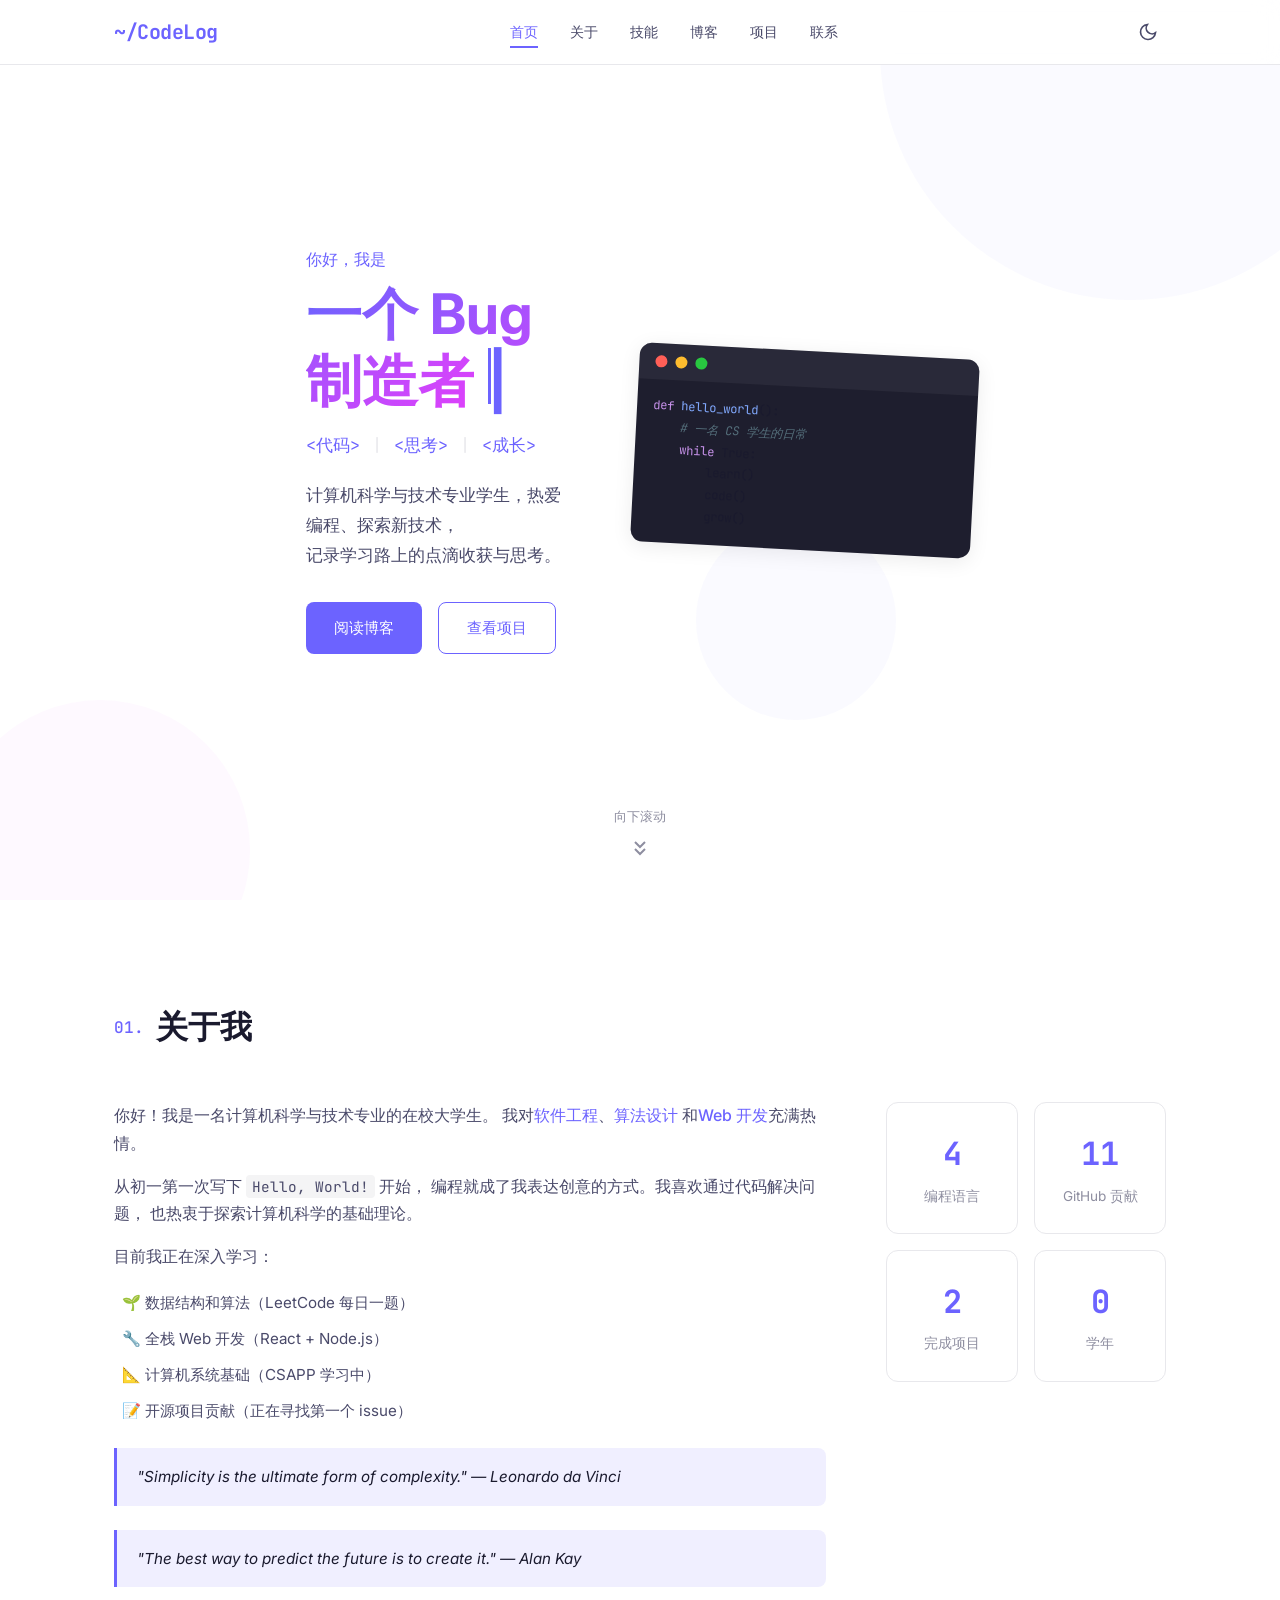
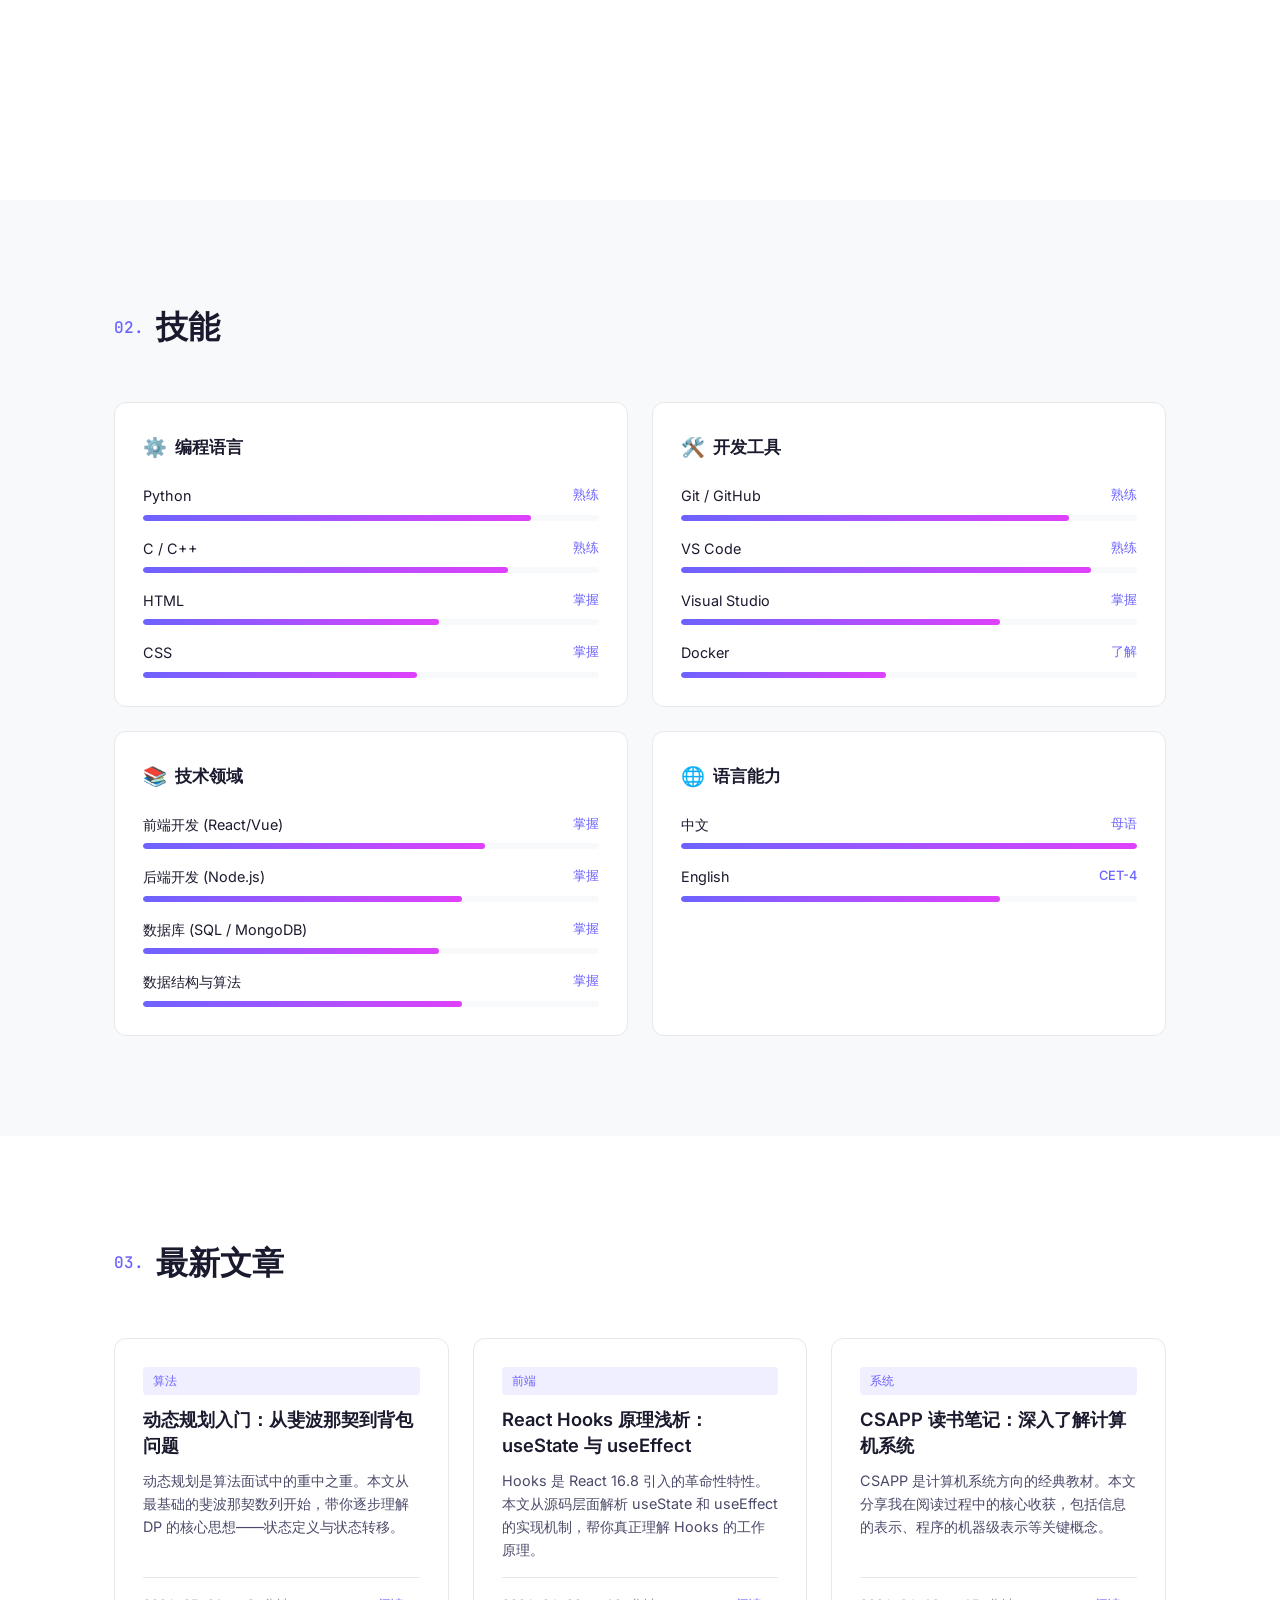
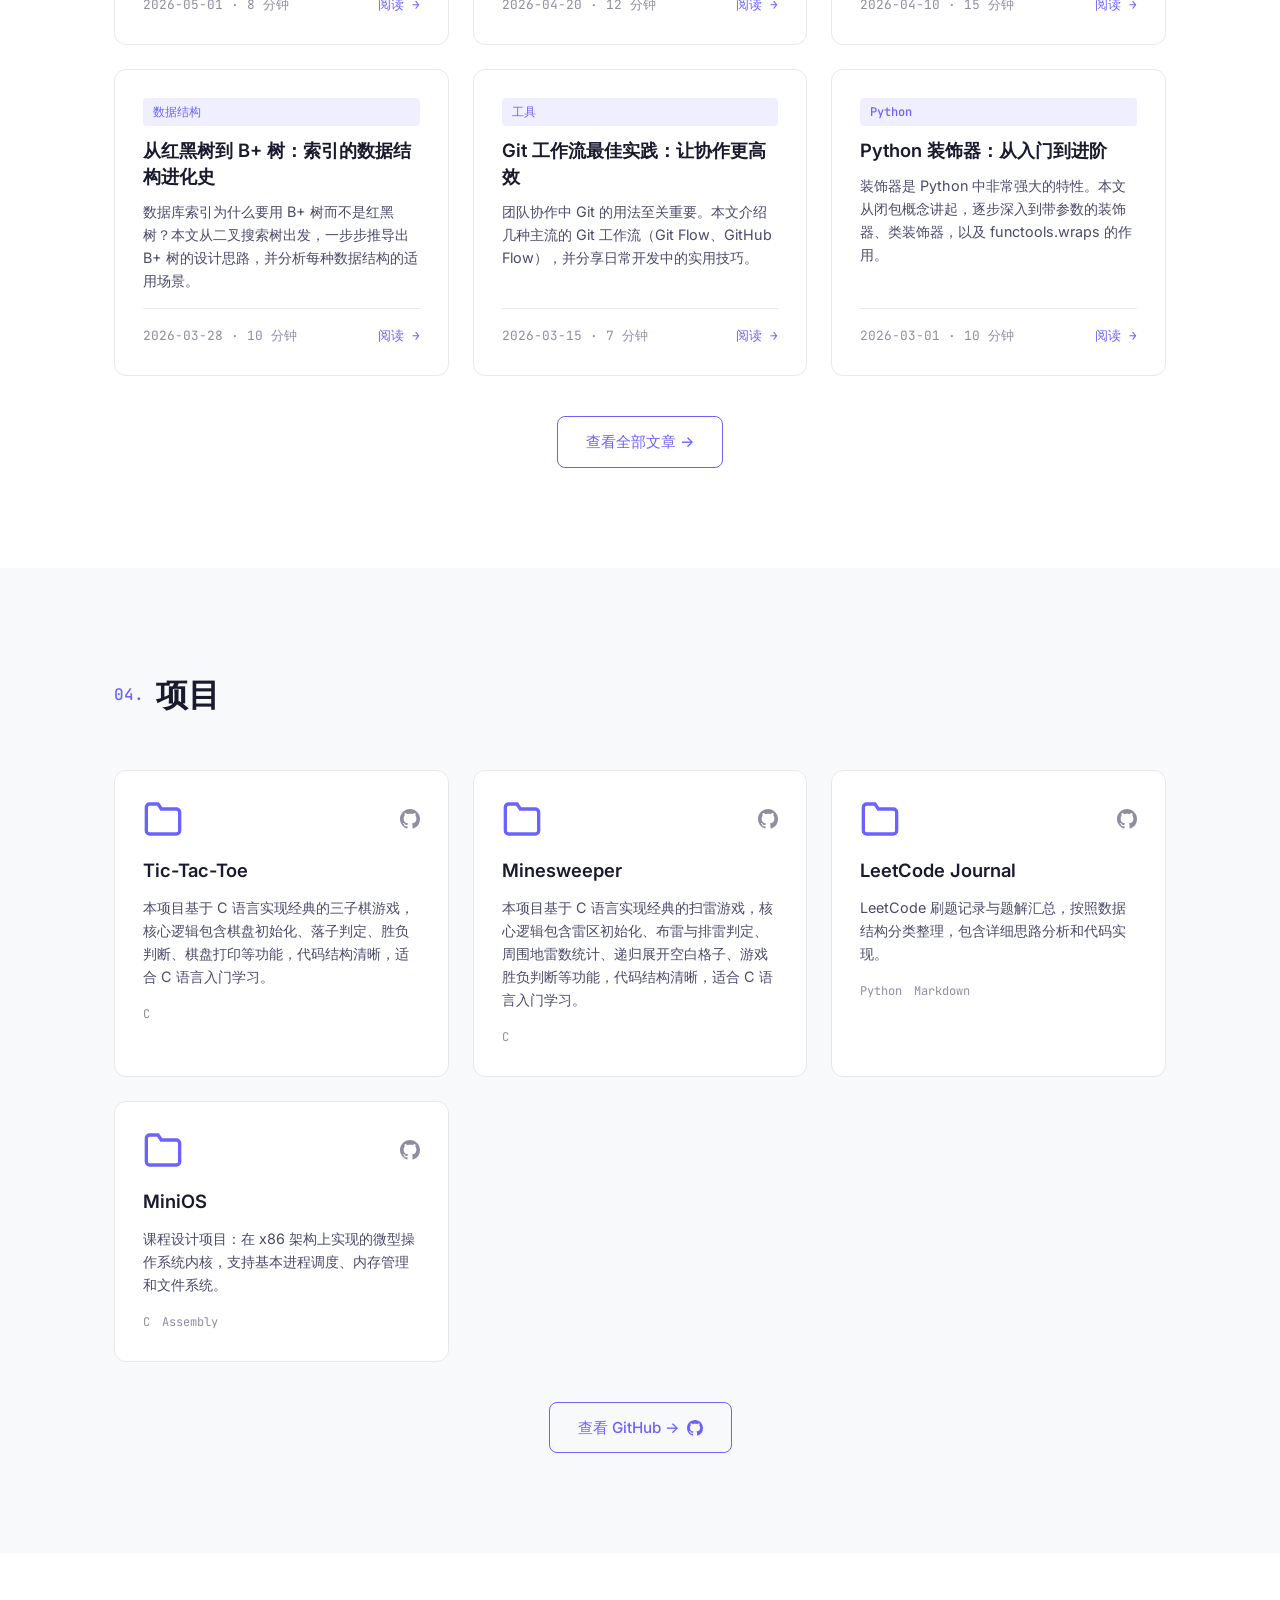
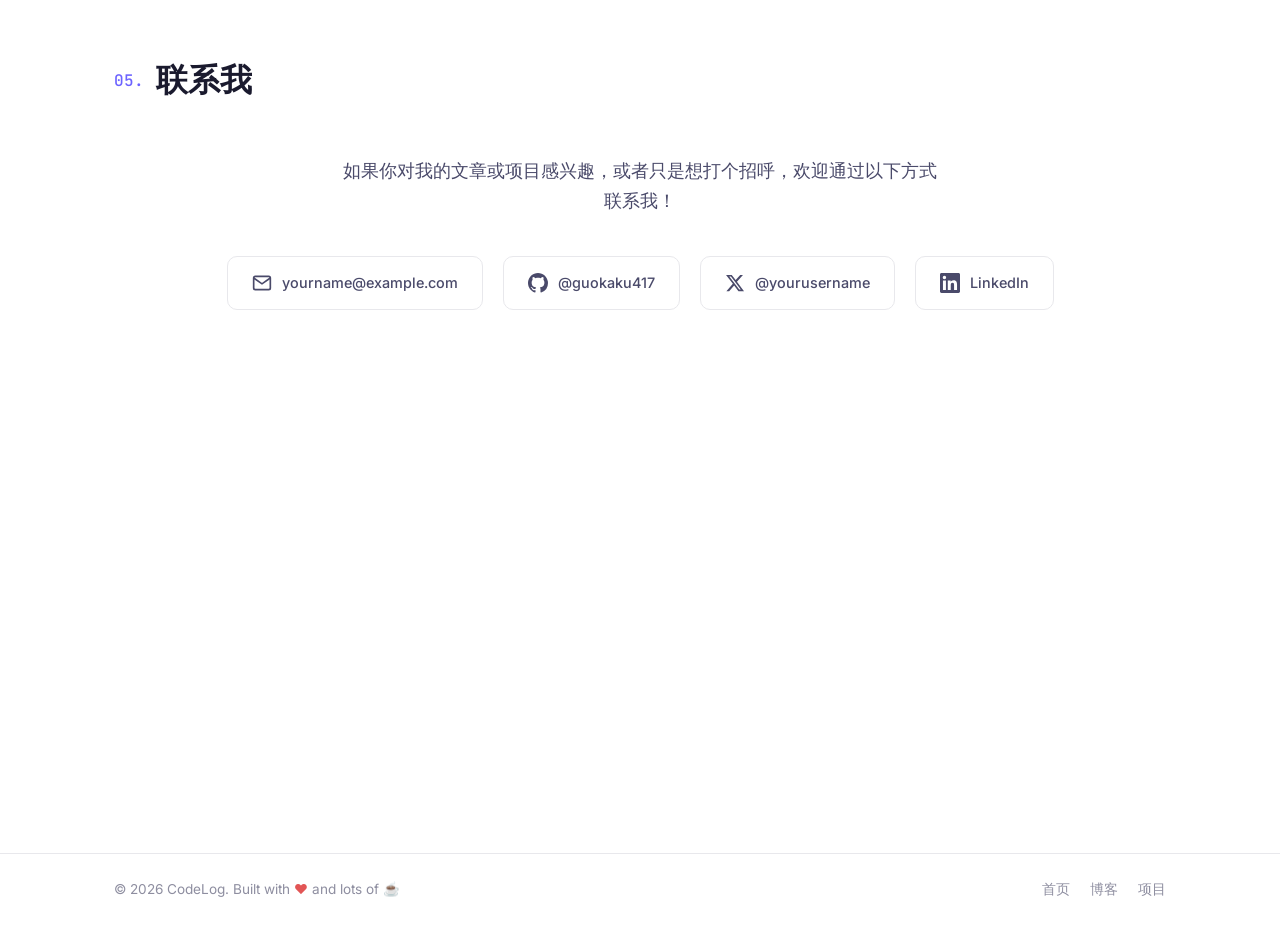
==== index.html @ ee2d1cc6 "上传个人博客全部页面文件" ====
<!DOCTYPE html>
<html lang="zh-CN" data-theme="light">
<head>
    <meta charset="UTF-8">
    <meta name="viewport" content="width=device-width, initial-scale=1.0">
    <meta name="description" content="个人技术博客 - 分享编程、算法与计算机科学的学习心得">
    <title>CodeLog | 个人博客</title>
    <link rel="stylesheet" href="css/style.css">
    <link rel="preconnect" href="https://fonts.googleapis.com">
    <link href="https://fonts.googleapis.com/css2?family=JetBrains+Mono:wght@400;500;700&family=Inter:wght@300;400;500;600;700&display=swap" rel="stylesheet">
</head>
<body>
    <!-- 导航栏 -->
    <header class="navbar">
        <div class="container nav-container">
            <a href="#" class="logo">~/CodeLog</a>
            <nav class="nav-links" id="navLinks">
                <a href="#home" class="nav-link active">首页</a>
                <a href="#about" class="nav-link">关于</a>
                <a href="#skills" class="nav-link">技能</a>
                <a href="#blog" class="nav-link">博客</a>
                <a href="#projects" class="nav-link">项目</a>
                <a href="#contact" class="nav-link">联系</a>
            </nav>
            <div class="nav-actions">
                <button class="theme-toggle" id="themeToggle" aria-label="切换主题">
                    <svg class="sun-icon" viewBox="0 0 24 24" fill="none" stroke="currentColor" stroke-width="2">
                        <circle cx="12" cy="12" r="5"/><path d="M12 1v2M12 21v2M4.22 4.22l1.42 1.42M18.36 18.36l1.42 1.42M1 12h2M21 12h2M4.22 19.78l1.42-1.42M18.36 5.64l1.42-1.42"/>
                    </svg>
                    <svg class="moon-icon" viewBox="0 0 24 24" fill="none" stroke="currentColor" stroke-width="2">
                        <path d="M21 12.79A9 9 0 1 1 11.21 3 7 7 0 0 0 21 12.79z"/>
                    </svg>
                </button>
                <button class="hamburger" id="hamburger" aria-label="菜单">
                    <span></span><span></span><span></span>
                </button>
            </div>
        </div>
    </header>

    <main>
        <!-- 首页/Hero -->
        <section id="home" class="hero section">
            <div class="container">
                <div class="hero-content">
                    <div class="hero-text">
                        <p class="hero-greeting">你好，我是</p>
                        <h1 class="hero-name">
                            <span class="typing-container">
                                <span class="typing-text" id="typingText"></span>
                                <span class="cursor">|</span>
                            </span>
                        </h1>
                        <p class="hero-subtitle">
                            <span class="code-tag">&lt;代码&gt;</span>
                            <span class="separator">|</span>
                            <span class="code-tag">&lt;思考&gt;</span>
                            <span class="separator">|</span>
                            <span class="code-tag">&lt;成长&gt;</span>
                        </p>
                        <p class="hero-description">
                            计算机科学与技术专业学生，热爱编程、探索新技术，<br>
                            记录学习路上的点滴收获与思考。
                        </p>
                        <div class="hero-actions">
                            <a href="#blog" class="btn btn-primary">阅读博客</a>
                            <a href="#projects" class="btn btn-outline">查看项目</a>
                        </div>
                    </div>
                    <div class="hero-visual">
                        <div class="code-block">
                            <div class="code-header">
                                <span class="dot red"></span>
                                <span class="dot yellow"></span>
                                <span class="dot green"></span>
                            </div>
                            <pre><code><span class="keyword">def</span> <span class="function">hello_world</span>():
    <span class="comment"># 一名 CS 学生的日常</span>
    <span class="keyword">while</span> True:
        learn()
        code()
        grow()</code></pre>
                        </div>
                    </div>
                </div>
                <div class="scroll-indicator">
                    <span>向下滚动</span>
                    <svg viewBox="0 0 24 24" width="24" height="24" stroke="currentColor" fill="none" stroke-width="2">
                        <path d="M7 13l5 5 5-5M7 6l5 5 5-5"/>
                    </svg>
                </div>
            </div>
            <div class="hero-bg-shapes">
                <div class="shape shape-1"></div>
                <div class="shape shape-2"></div>
                <div class="shape shape-3"></div>
            </div>
        </section>

        <!-- 关于我 -->
        <section id="about" class="about section">
            <div class="container">
                <h2 class="section-title"><span class="section-num">01.</span> 关于我</h2>
                <div class="about-content">
                    <div class="about-text">
                        <p>
                            你好！我是一名计算机科学与技术专业的在校大学生。
                            我对<span class="highlight">软件工程</span>、<span class="highlight">算法设计</span>
                            和<span class="highlight">Web 开发</span>充满热情。
                        </p>
                        <p>
                            从初一第一次写下 <code>Hello, World!</code> 开始，
                            编程就成了我表达创意的方式。我喜欢通过代码解决问题，
                            也热衷于探索计算机科学的基础理论。
                        </p>
                        <p>
                            目前我正在深入学习：
                        </p>
                        <ul class="about-list">
                            <li>🌱 数据结构和算法（LeetCode 每日一题）</li>
                            <li>🔧 全栈 Web 开发（React + Node.js）</li>
                            <li>📐 计算机系统基础（CSAPP 学习中）</li>
                            <li>📝 开源项目贡献（正在寻找第一个 issue）</li>
                        </ul>
                        <p class="about-quote">
                            "Simplicity is the ultimate form of complexity."
                            — Leonardo da Vinci
                        </p>
                        <p class="about-quote">
                            "The best way to predict the future is to create it."
                            — Alan Kay
                        </p>
                    </div>
                    <div class="about-stats">
                        <div class="stat-card">
                            <span class="stat-number" data-target="5">0</span>
                            <span class="stat-label">编程语言</span>
                        </div>
                        <div class="stat-card">
                            <span class="stat-number" data-target="12">0</span>
                            <span class="stat-label">GitHub 贡献</span>
                        </div>
                        <div class="stat-card">
                            <span class="stat-number" data-target="3">0</span>
                            <span class="stat-label">完成项目</span>
                        </div>
                        <div class="stat-card">
                            <span class="stat-number" data-target="1">0</span>
                            <span class="stat-label">学年</span>
                        </div>
                    </div>
                </div>
            </div>
        </section>

        <!-- 技能 -->
        <section id="skills" class="skills section">
            <div class="container">
                <h2 class="section-title"><span class="section-num">02.</span> 技能</h2>
                <div class="skills-grid">
                    <div class="skill-category">
                        <h3><span class="skill-icon">⚙️</span> 编程语言</h3>
                        <div class="skill-items">
                            <div class="skill-item">
                                <div class="skill-info">
                                    <span>Python</span>
                                    <span class="skill-level">熟练</span>
                                </div>
                                <div class="skill-bar"><div class="skill-progress" style="width:85%"></div></div>
                            </div>
                            <div class="skill-item">
                                <div class="skill-info">
                                    <span>C / C++</span>
                                    <span class="skill-level">熟练</span>
                                </div>
                                <div class="skill-bar"><div class="skill-progress" style="width:80%"></div></div>
                            </div>
                            <div class="skill-item">
                                <div class="skill-info">
                                    <span>HTML</span>
                                    <span class="skill-level">掌握</span>
                                </div>
                                <div class="skill-bar"><div class="skill-progress" style="width:65%"></div></div>
                            </div>
                            <div class="skill-item">
                                <div class="skill-info">
                                    <span>CSS</span>
                                    <span class="skill-level">掌握</span>
                                </div>
                                <div class="skill-bar"><div class="skill-progress" style="width:60%"></div></div>
                            </div>
                        </div>
                    </div>
                    <div class="skill-category">
                        <h3><span class="skill-icon">🛠️</span> 开发工具</h3>
                        <div class="skill-items">
                            <div class="skill-item">
                                <div class="skill-info">
                                    <span>Git / GitHub</span>
                                    <span class="skill-level">熟练</span>
                                </div>
                                <div class="skill-bar"><div class="skill-progress" style="width:85%"></div></div>
                            </div>
                            <div class="skill-item">
                                <div class="skill-info">
                                    <span>VS Code</span>
                                    <span class="skill-level">熟练</span>
                                </div>
                                <div class="skill-bar"><div class="skill-progress" style="width:90%"></div></div>
                            </div>
                            <div class="skill-item">
                                <div class="skill-info">
                                    <span>Visual Studio</span>
                                    <span class="skill-level">掌握</span>
                                </div>
                                <div class="skill-bar"><div class="skill-progress" style="width:70%"></div></div>
                            </div>
                            <div class="skill-item">
                                <div class="skill-info">
                                    <span>Docker</span>
                                    <span class="skill-level">了解</span>
                                </div>
                                <div class="skill-bar"><div class="skill-progress" style="width:45%"></div></div>
                            </div>
                        </div>
                    </div>
                    <div class="skill-category">
                        <h3><span class="skill-icon">📚</span> 技术领域</h3>
                        <div class="skill-items">
                            <div class="skill-item">
                                <div class="skill-info">
                                    <span>前端开发 (React/Vue)</span>
                                    <span class="skill-level">掌握</span>
                                </div>
                                <div class="skill-bar"><div class="skill-progress" style="width:75%"></div></div>
                            </div>
                            <div class="skill-item">
                                <div class="skill-info">
                                    <span>后端开发 (Node.js)</span>
                                    <span class="skill-level">掌握</span>
                                </div>
                                <div class="skill-bar"><div class="skill-progress" style="width:70%"></div></div>
                            </div>
                            <div class="skill-item">
                                <div class="skill-info">
                                    <span>数据库 (SQL / MongoDB)</span>
                                    <span class="skill-level">掌握</span>
                                </div>
                                <div class="skill-bar"><div class="skill-progress" style="width:65%"></div></div>
                            </div>
                            <div class="skill-item">
                                <div class="skill-info">
                                    <span>数据结构与算法</span>
                                    <span class="skill-level">掌握</span>
                                </div>
                                <div class="skill-bar"><div class="skill-progress" style="width:70%"></div></div>
                            </div>
                        </div>
                    </div>
                    <div class="skill-category">
                        <h3><span class="skill-icon">🌐</span> 语言能力</h3>
                        <div class="skill-items">
                            <div class="skill-item">
                                <div class="skill-info">
                                    <span>中文</span>
                                    <span class="skill-level">母语</span>
                                </div>
                                <div class="skill-bar"><div class="skill-progress" style="width:100%"></div></div>
                            </div>
                            <div class="skill-item">
                                <div class="skill-info">
                                    <span>English</span>
                                    <span class="skill-level">CET-4</span>
                                </div>
                                <div class="skill-bar"><div class="skill-progress" style="width:70%"></div></div>
                            </div>
                        </div>
                    </div>
                </div>
            </div>
        </section>

        <!-- 博客 -->
        <section id="blog" class="blog section">
            <div class="container">
                <h2 class="section-title"><span class="section-num">03.</span> 最新文章</h2>
                <div class="blog-grid" id="blogGrid">
                    <!-- 由 JS 动态渲染 -->
                </div>
                <div class="section-footer">
                    <a href="#" class="btn btn-outline">查看全部文章 →</a>
                </div>
            </div>
        </section>

        <!-- 项目 -->
        <section id="projects" class="projects section">
            <div class="container">
                <h2 class="section-title"><span class="section-num">04.</span> 项目</h2>
                <div class="projects-grid" id="projectsGrid">
                    <!-- 由 JS 动态渲染 -->
                </div>
                <div class="section-footer">
                    <a href="https://github.com/guokaku417" target="_blank" class="btn btn-outline">查看 GitHub →
                        <svg viewBox="0 0 24 24" width="16" height="16" fill="currentColor"><path d="M12 0C5.37 0 0 5.37 0 12c0 5.31 3.435 9.795 8.205 11.385.6.105.825-.255.825-.57 0-.285-.015-1.23-.015-2.235-3.015.555-3.795-.735-4.035-1.41-.135-.345-.72-1.41-1.23-1.695-.42-.225-1.02-.78-.015-.795.945-.015 1.62.87 1.845 1.23 1.08 1.815 2.805 1.305 3.495.99.105-.78.42-1.305.765-1.605-2.67-.3-5.46-1.335-5.46-5.925 0-1.305.465-2.385 1.23-3.225-.12-.3-.54-1.53.12-3.18 0 0 1.005-.315 3.3 1.23.96-.27 1.98-.405 3-.405s2.04.135 3 .405c2.295-1.56 3.3-1.23 3.3-1.23.66 1.65.24 2.88.12 3.18.765.84 1.23 1.905 1.23 3.225 0 4.605-2.805 5.625-5.475 5.925.435.375.81 1.095.81 2.22 0 1.605-.015 2.895-.015 3.3 0 .315.225.69.825.57A12.02 12.02 0 0 0 24 12c0-6.63-5.37-12-12-12z"/></svg>
                    </a>
                </div>
            </div>
        </section>

        <!-- 联系 -->
        <section id="contact" class="contact section">
            <div class="container">
                <h2 class="section-title"><span class="section-num">05.</span> 联系我</h2>
                <div class="contact-content">
                    <p class="contact-text">
                        如果你对我的文章或项目感兴趣，或者只是想打个招呼，欢迎通过以下方式联系我！
                    </p>
                    <div class="contact-links">
                        <a href="mailto:yourname@example.com" class="contact-link">
                            <svg viewBox="0 0 24 24" fill="none" stroke="currentColor" stroke-width="2"><path d="M4 4h16c1.1 0 2 .9 2 2v12c0 1.1-.9 2-2 2H4c-1.1 0-2-.9-2-2V6c0-1.1.9-2 2-2z"/><polyline points="22,6 12,13 2,6"/></svg>
                            <span>yourname@example.com</span>
                        </a>
                        <a href="https://github.com/guokaku417" target="_blank" class="contact-link">
                            <svg viewBox="0 0 24 24" fill="currentColor"><path d="M12 0C5.37 0 0 5.37 0 12c0 5.31 3.435 9.795 8.205 11.385.6.105.825-.255.825-.57 0-.285-.015-1.23-.015-2.235-3.015.555-3.795-.735-4.035-1.41-.135-.345-.72-1.41-1.23-1.695-.42-.225-1.02-.78-.015-.795.945-.015 1.62.87 1.845 1.23 1.08 1.815 2.805 1.305 3.495.99.105-.78.42-1.305.765-1.605-2.67-.3-5.46-1.335-5.46-5.925 0-1.305.465-2.385 1.23-3.225-.12-.3-.54-1.53.12-3.18 0 0 1.005-.315 3.3 1.23.96-.27 1.98-.405 3-.405s2.04.135 3 .405c2.295-1.56 3.3-1.23 3.3-1.23.66 1.65.24 2.88.12 3.18.765.84 1.23 1.905 1.23 3.225 0 4.605-2.805 5.625-5.475 5.925.435.375.81 1.095.81 2.22 0 1.605-.015 2.895-.015 3.3 0 .315.225.69.825.57A12.02 12.02 0 0 0 24 12c0-6.63-5.37-12-12-12z"/></svg>
                            <span>@guokaku417</span>
                        </a>
                        <a href="https://twitter.com/yourusername" target="_blank" class="contact-link">
                            <svg viewBox="0 0 24 24" fill="currentColor"><path d="M18.244 2.25h3.308l-7.227 8.26 8.502 11.24H16.17l-5.214-6.817L4.99 21.75H1.68l7.73-8.835L1.254 2.25H8.08l4.713 6.231zm-1.161 17.52h1.833L7.084 4.126H5.117z"/></svg>
                            <span>@yourusername</span>
                        </a>
                        <a href="https://linkedin.com/in/yourusername" target="_blank" class="contact-link">
                            <svg viewBox="0 0 24 24" fill="currentColor"><path d="M20.447 20.452h-3.554v-5.569c0-1.328-.027-3.037-1.852-3.037-1.853 0-2.136 1.445-2.136 2.939v5.667H9.351V9h3.414v1.561h.046c.477-.9 1.637-1.85 3.37-1.85 3.601 0 4.267 2.37 4.267 5.455v6.286zM5.337 7.433a2.062 2.062 0 0 1-2.063-2.065 2.064 2.064 0 1 1 2.063 2.065zm1.782 13.019H3.555V9h3.564v11.452zM22.225 0H1.771C.792 0 0 .774 0 1.729v20.542C0 23.227.792 24 1.771 24h20.451C23.2 24 24 23.227 24 22.271V1.729C24 .774 23.2 0 22.222 0h.003z"/></svg>
                            <span>LinkedIn</span>
                        </a>
                    </div>
                </div>
            </div>
        </section>
    </main>

    <!-- 页脚 -->
    <footer class="footer">
        <div class="container">
            <div class="footer-content">
                <p>&copy; 2026 CodeLog. Built with <span class="heart">♥</span> and lots of ☕</p>
                <div class="footer-links">
                    <a href="#home">首页</a>
                    <a href="#blog">博客</a>
                    <a href="#projects">项目</a>
                </div>
            </div>
        </div>
    </footer>

    <!-- 回到顶部 -->
    <button class="back-to-top" id="backToTop" aria-label="回到顶部">
        <svg viewBox="0 0 24 24" fill="none" stroke="currentColor" stroke-width="2">
            <path d="M18 15l-6-6-6 6"/>
        </svg>
    </button>

    <script src="js/main.js"></script>
</body>
</html>
---- css/style.css ----
/* ============================================
   CodeLog - 个人博客样式表
   ============================================ */

/* --- CSS 变量 / 主题 --- */
:root {
    /* 亮色主题 */
    --bg-primary: #ffffff;
    --bg-secondary: #f8f9fa;
    --bg-card: #ffffff;
    --bg-code: #f4f4f5;
    --text-primary: #1a1a2e;
    --text-secondary: #4a4a6a;
    --text-muted: #8e8ea0;
    --accent: #6c63ff;
    --accent-hover: #5a52d5;
    --accent-light: rgba(108, 99, 255, 0.1);
    --border: #e8e8ec;
    --shadow: 0 4px 20px rgba(0, 0, 0, 0.08);
    --shadow-hover: 0 8px 30px rgba(0, 0, 0, 0.12);
    --gradient-1: linear-gradient(135deg, #6c63ff, #e040fb);
    --gradient-2: linear-gradient(135deg, #667eea, #764ba2);
    --nav-bg: rgba(255, 255, 255, 0.85);
    --code-block-bg: #1e1e2e;
    --syntax-keyword: #c792ea;
    --syntax-function: #82aaff;
    --syntax-comment: #546e7a;
}

[data-theme="dark"] {
    --bg-primary: #0f0f23;
    --bg-secondary: #1a1a2e;
    --bg-card: #16213e;
    --bg-code: #1a1a2e;
    --text-primary: #e4e4f0;
    --text-secondary: #a0a0c0;
    --text-muted: #6c6c8a;
    --accent: #7c73ff;
    --accent-hover: #6c63ff;
    --accent-light: rgba(124, 115, 255, 0.15);
    --border: #2a2a4a;
    --shadow: 0 4px 20px rgba(0, 0, 0, 0.3);
    --shadow-hover: 0 8px 30px rgba(0, 0, 0, 0.4);
    --nav-bg: rgba(15, 15, 35, 0.9);
    --code-block-bg: #0a0a1a;
    --syntax-keyword: #c792ea;
    --syntax-function: #82aaff;
    --syntax-comment: #546e7a;
}

/* --- 基础重置 --- */
*, *::before, *::after {
    margin: 0;
    padding: 0;
    box-sizing: border-box;
}

html {
    scroll-behavior: smooth;
    scroll-padding-top: 70px;
}

body {
    font-family: 'Inter', -apple-system, BlinkMacSystemFont, 'Segoe UI', sans-serif;
    background-color: var(--bg-primary);
    color: var(--text-primary);
    line-height: 1.7;
    transition: background-color 0.3s ease, color 0.3s ease;
    overflow-x: hidden;
}

a {
    text-decoration: none;
    color: inherit;
}

ul { list-style: none; }

img { max-width: 100%; display: block; }

code {
    font-family: 'JetBrains Mono', 'Fira Code', monospace;
    font-size: 0.9em;
    background: var(--bg-code);
    padding: 2px 6px;
    border-radius: 4px;
}

pre code {
    background: none;
    padding: 0;
}

/* --- 容器 --- */
.container {
    max-width: 1100px;
    margin: 0 auto;
    padding: 0 24px;
}

/* --- 导航栏 --- */
.navbar {
    position: fixed;
    top: 0;
    left: 0;
    right: 0;
    z-index: 1000;
    background: var(--nav-bg);
    backdrop-filter: blur(12px);
    -webkit-backdrop-filter: blur(12px);
    border-bottom: 1px solid var(--border);
    transition: background 0.3s ease;
}

.nav-container {
    display: flex;
    align-items: center;
    justify-content: space-between;
    height: 64px;
}

.logo {
    font-family: 'JetBrains Mono', monospace;
    font-size: 1.25rem;
    font-weight: 700;
    color: var(--accent);
    letter-spacing: -0.5px;
}

.nav-links {
    display: flex;
    gap: 32px;
}

.nav-link {
    font-size: 0.9rem;
    font-weight: 500;
    color: var(--text-secondary);
    transition: color 0.2s;
    position: relative;
}

.nav-link::after {
    content: '';
    position: absolute;
    bottom: -4px;
    left: 0;
    width: 0;
    height: 2px;
    background: var(--accent);
    transition: width 0.2s;
}

.nav-link:hover,
.nav-link.active {
    color: var(--accent);
}

.nav-link:hover::after,
.nav-link.active::after {
    width: 100%;
}

.nav-actions {
    display: flex;
    align-items: center;
    gap: 12px;
}

/* --- 主题切换 --- */
.theme-toggle {
    background: none;
    border: none;
    cursor: pointer;
    width: 36px;
    height: 36px;
    border-radius: 8px;
    display: flex;
    align-items: center;
    justify-content: center;
    color: var(--text-secondary);
    transition: background 0.2s, color 0.2s;
}

.theme-toggle:hover {
    background: var(--accent-light);
    color: var(--accent);
}

.theme-toggle svg {
    width: 20px;
    height: 20px;
}

[data-theme="light"] .moon-icon { display: block; }
[data-theme="light"] .sun-icon { display: none; }
[data-theme="dark"] .moon-icon { display: none; }
[data-theme="dark"] .sun-icon { display: block; }

/* --- 汉堡菜单 --- */
.hamburger {
    display: none;
    flex-direction: column;
    justify-content: center;
    gap: 5px;
    background: none;
    border: none;
    cursor: pointer;
    padding: 4px;
}

.hamburger span {
    display: block;
    width: 24px;
    height: 2px;
    background: var(--text-primary);
    border-radius: 2px;
    transition: all 0.3s;
}

.hamburger.active span:nth-child(1) {
    transform: rotate(45deg) translate(5px, 5px);
}

.hamburger.active span:nth-child(2) {
    opacity: 0;
}

.hamburger.active span:nth-child(3) {
    transform: rotate(-45deg) translate(5px, -5px);
}

/* --- Section 通用样式 --- */
.section {
    padding: 100px 0;
    min-height: 100vh;
}

.section-title {
    font-size: 2rem;
    font-weight: 700;
    margin-bottom: 48px;
    display: flex;
    align-items: center;
    gap: 12px;
}

.section-num {
    font-family: 'JetBrains Mono', monospace;
    font-size: 1rem;
    color: var(--accent);
    font-weight: 500;
}

.section-footer {
    text-align: center;
    margin-top: 40px;
}

/* --- Hero --- */
.hero {
    display: flex;
    align-items: center;
    position: relative;
    overflow: hidden;
}

.hero-content {
    display: flex;
    align-items: center;
    gap: 60px;
}

.hero-text {
    flex: 1;
}

.hero-greeting {
    font-family: 'JetBrains Mono', monospace;
    font-size: 1rem;
    color: var(--accent);
    margin-bottom: 8px;
}

.hero-name {
    font-size: 3.5rem;
    font-weight: 700;
    line-height: 1.2;
    margin-bottom: 16px;
    min-height: 4.2rem;
}

.typing-container {
    display: inline-block;
}

.typing-text {
    background: var(--gradient-1);
    -webkit-background-clip: text;
    -webkit-text-fill-color: transparent;
    background-clip: text;
}

.cursor {
    display: inline-block;
    width: 3px;
    height: 1em;
    background: var(--accent);
    margin-left: 2px;
    animation: blink 1s step-end infinite;
    -webkit-text-fill-color: var(--accent);
}

@keyframes blink {
    50% { opacity: 0; }
}

.hero-subtitle {
    font-family: 'JetBrains Mono', monospace;
    font-size: 1.05rem;
    color: var(--text-muted);
    margin-bottom: 20px;
    display: flex;
    align-items: center;
    gap: 12px;
    flex-wrap: wrap;
}

.code-tag {
    color: var(--accent);
}

.separator {
    color: var(--border);
}

.hero-description {
    font-size: 1.05rem;
    color: var(--text-secondary);
    margin-bottom: 32px;
    line-height: 1.8;
}

.hero-actions {
    display: flex;
    gap: 16px;
}

.hero-visual {
    flex: 0 0 340px;
}

.code-block {
    background: var(--code-block-bg);
    border-radius: 12px;
    overflow: hidden;
    box-shadow: var(--shadow);
    transform: rotate(3deg);
    transition: transform 0.3s;
}

.code-block:hover {
    transform: rotate(0deg);
}

.code-header {
    display: flex;
    gap: 8px;
    padding: 12px 16px;
    background: rgba(255, 255, 255, 0.05);
}

.dot {
    width: 12px;
    height: 12px;
    border-radius: 50%;
}

.dot.red { background: #ff5f57; }
.dot.yellow { background: #febc2e; }
.dot.green { background: #28c840; }

.code-block pre {
    padding: 16px;
    font-size: 0.85rem;
    line-height: 1.6;
    overflow-x: auto;
}

.code-block .keyword { color: var(--syntax-keyword); }
.code-block .function { color: var(--syntax-function); }
.code-block .comment { color: var(--syntax-comment); font-style: italic; }

/* Hero 装饰形状 */
.hero-bg-shapes {
    position: absolute;
    inset: 0;
    pointer-events: none;
    overflow: hidden;
    z-index: -1;
}

.shape {
    position: absolute;
    border-radius: 50%;
    opacity: 0.03;
}

.shape-1 {
    width: 500px;
    height: 500px;
    background: var(--accent);
    top: -200px;
    right: -100px;
}

.shape-2 {
    width: 300px;
    height: 300px;
    background: #e040fb;
    bottom: -100px;
    left: -50px;
}

.shape-3 {
    width: 200px;
    height: 200px;
    background: var(--accent);
    bottom: 20%;
    right: 30%;
}

/* 滚动指示器 */
.scroll-indicator {
    position: absolute;
    bottom: 40px;
    left: 50%;
    transform: translateX(-50%);
    display: flex;
    flex-direction: column;
    align-items: center;
    gap: 8px;
    color: var(--text-muted);
    font-size: 0.8rem;
    font-family: 'JetBrains Mono', monospace;
    animation: bounce 2s infinite;
}

.scroll-indicator svg {
    animation: scrollArrow 2s infinite;
}

@keyframes bounce {
    0%, 100% { transform: translateX(-50%) translateY(0); }
    50% { transform: translateX(-50%) translateY(8px); }
}

@keyframes scrollArrow {
    0%, 100% { transform: translateY(0); opacity: 0.5; }
    50% { transform: translateY(4px); opacity: 1; }
}

/* --- 关于 --- */
.about-content {
    display: flex;
    gap: 60px;
    align-items: flex-start;
}

.about-text {
    flex: 1;
}

.about-text p {
    margin-bottom: 16px;
    color: var(--text-secondary);
    font-size: 1rem;
}

.about-text .highlight {
    color: var(--accent);
    font-weight: 500;
}

.about-list {
    margin: 20px 0;
    display: flex;
    flex-direction: column;
    gap: 10px;
}

.about-list li {
    color: var(--text-secondary);
    font-size: 0.95rem;
    padding-left: 8px;
}

.about-quote {
    border-left: 3px solid var(--accent);
    padding: 16px 20px;
    margin: 24px 0;
    font-style: italic;
    background: var(--accent-light);
    border-radius: 0 8px 8px 0;
    font-size: 0.95rem !important;
    color: var(--text-primary) !important;
}

.about-stats {
    display: grid;
    grid-template-columns: 1fr 1fr;
    gap: 16px;
    flex: 0 0 280px;
}

.stat-card {
    background: var(--bg-card);
    border: 1px solid var(--border);
    border-radius: 12px;
    padding: 24px;
    text-align: center;
    transition: transform 0.2s, box-shadow 0.2s;
}

.stat-card:hover {
    transform: translateY(-4px);
    box-shadow: var(--shadow-hover);
}

.stat-number {
    display: block;
    font-family: 'JetBrains Mono', monospace;
    font-size: 2rem;
    font-weight: 700;
    color: var(--accent);
}

.stat-label {
    font-size: 0.85rem;
    color: var(--text-muted);
    margin-top: 4px;
}

/* --- 技能 --- */
.skills {
    background: var(--bg-secondary);
}

.skills-grid {
    display: grid;
    grid-template-columns: 1fr 1fr;
    gap: 24px;
}

.skill-category {
    background: var(--bg-card);
    border: 1px solid var(--border);
    border-radius: 12px;
    padding: 28px;
    transition: transform 0.2s, box-shadow 0.2s;
}

.skill-category:hover {
    transform: translateY(-2px);
    box-shadow: var(--shadow);
}

.skill-category h3 {
    font-size: 1.05rem;
    font-weight: 600;
    margin-bottom: 20px;
    display: flex;
    align-items: center;
    gap: 8px;
}

.skill-icon {
    font-size: 1.2rem;
}

.skill-items {
    display: flex;
    flex-direction: column;
    gap: 16px;
}

.skill-info {
    display: flex;
    justify-content: space-between;
    font-size: 0.9rem;
    margin-bottom: 6px;
}

.skill-level {
    color: var(--accent);
    font-size: 0.8rem;
    font-weight: 500;
}

.skill-bar {
    height: 6px;
    background: var(--bg-secondary);
    border-radius: 3px;
    overflow: hidden;
}

.skill-progress {
    height: 100%;
    background: var(--gradient-1);
    border-radius: 3px;
    transition: width 1s ease;
}

/* --- 博客 --- */
.blog-grid {
    display: grid;
    grid-template-columns: repeat(auto-fill, minmax(320px, 1fr));
    gap: 24px;
}

.blog-card {
    background: var(--bg-card);
    border: 1px solid var(--border);
    border-radius: 12px;
    padding: 28px;
    transition: transform 0.2s, box-shadow 0.2s;
    display: flex;
    flex-direction: column;
}

.blog-card:hover {
    transform: translateY(-4px);
    box-shadow: var(--shadow-hover);
}

.blog-card-tag {
    display: inline-block;
    font-size: 0.75rem;
    font-weight: 500;
    color: var(--accent);
    background: var(--accent-light);
    padding: 4px 10px;
    border-radius: 4px;
    margin-bottom: 12px;
    font-family: 'JetBrains Mono', monospace;
}

.blog-card-title {
    font-size: 1.15rem;
    font-weight: 600;
    margin-bottom: 10px;
    line-height: 1.4;
}

.blog-card-excerpt {
    font-size: 0.9rem;
    color: var(--text-secondary);
    line-height: 1.6;
    margin-bottom: 16px;
    flex: 1;
}

.blog-card-meta {
    display: flex;
    justify-content: space-between;
    align-items: center;
    font-size: 0.8rem;
    color: var(--text-muted);
    font-family: 'JetBrains Mono', monospace;
    padding-top: 16px;
    border-top: 1px solid var(--border);
}

.blog-card-link {
    color: var(--accent);
    font-weight: 500;
}

/* --- 项目 --- */
.projects {
    background: var(--bg-secondary);
}

.projects-grid {
    display: grid;
    grid-template-columns: repeat(auto-fill, minmax(320px, 1fr));
    gap: 24px;
}

.project-card {
    display: block;
    text-decoration: none;
    color: inherit;
    background: var(--bg-card);
    border: 1px solid var(--border);
    border-radius: 12px;
    padding: 28px;
    transition: transform 0.2s, box-shadow 0.2s;
}

.project-card:hover {
    transform: translateY(-4px);
    box-shadow: var(--shadow-hover);
}

.project-card-header {
    display: flex;
    justify-content: space-between;
    align-items: center;
    margin-bottom: 16px;
}

.project-folder-icon {
    width: 40px;
    height: 40px;
    color: var(--accent);
}

.project-card-header .github-link {
    color: var(--text-muted);
    transition: color 0.2s;
}

.project-card-header .github-link:hover {
    color: var(--accent);
}

.project-card-title {
    font-size: 1.15rem;
    font-weight: 600;
    margin-bottom: 10px;
}

.project-card-description {
    font-size: 0.9rem;
    color: var(--text-secondary);
    line-height: 1.6;
    margin-bottom: 16px;
    flex: 1;
}

.project-card-tech {
    display: flex;
    flex-wrap: wrap;
    gap: 12px;
    font-family: 'JetBrains Mono', monospace;
    font-size: 0.75rem;
    color: var(--text-muted);
}

/* --- 联系 --- */
.contact {
    text-align: center;
}

.contact-text {
    font-size: 1.1rem;
    color: var(--text-secondary);
    max-width: 600px;
    margin: 0 auto 40px;
}

.contact-links {
    display: flex;
    flex-wrap: wrap;
    justify-content: center;
    gap: 20px;
}

.contact-link {
    display: flex;
    align-items: center;
    gap: 10px;
    padding: 14px 24px;
    border: 1px solid var(--border);
    border-radius: 10px;
    color: var(--text-secondary);
    font-size: 0.9rem;
    font-weight: 500;
    transition: all 0.2s;
}

.contact-link svg {
    width: 20px;
    height: 20px;
}

.contact-link:hover {
    border-color: var(--accent);
    color: var(--accent);
    background: var(--accent-light);
    transform: translateY(-2px);
}

/* --- 页脚 --- */
.footer {
    border-top: 1px solid var(--border);
    padding: 24px 0;
}

.footer-content {
    display: flex;
    justify-content: space-between;
    align-items: center;
    font-size: 0.85rem;
    color: var(--text-muted);
}

.heart {
    color: #e25555;
}

.footer-links {
    display: flex;
    gap: 20px;
}

.footer-links a {
    transition: color 0.2s;
}

.footer-links a:hover {
    color: var(--accent);
}

/* --- 回到顶部 --- */
.back-to-top {
    position: fixed;
    bottom: 32px;
    right: 32px;
    width: 44px;
    height: 44px;
    border-radius: 12px;
    background: var(--accent);
    color: #fff;
    border: none;
    cursor: pointer;
    display: flex;
    align-items: center;
    justify-content: center;
    opacity: 0;
    transform: translateY(20px);
    transition: all 0.3s;
    z-index: 999;
}

.back-to-top.visible {
    opacity: 1;
    transform: translateY(0);
}

.back-to-top:hover {
    background: var(--accent-hover);
    transform: translateY(-2px);
}

.back-to-top svg {
    width: 20px;
    height: 20px;
}

/* --- Toast 提示 --- */
.toast {
    position: fixed;
    bottom: 88px;
    left: 50%;
    transform: translateX(-50%) translateY(20px);
    background: var(--text-primary);
    color: var(--bg-primary);
    padding: 12px 24px;
    border-radius: 10px;
    font-size: 0.9rem;
    font-weight: 500;
    box-shadow: 0 4px 20px rgba(0, 0, 0, 0.2);
    z-index: 9999;
    opacity: 0;
    transition: opacity 0.3s, transform 0.3s;
    pointer-events: none;
}

.toast.show {
    opacity: 1;
    transform: translateX(-50%) translateY(0);
}

/* --- 按钮 --- */
.btn {
    display: inline-flex;
    align-items: center;
    gap: 8px;
    padding: 12px 28px;
    border-radius: 8px;
    font-size: 0.95rem;
    font-weight: 500;
    cursor: pointer;
    transition: all 0.2s;
    border: none;
    font-family: inherit;
}

.btn-primary {
    background: var(--accent);
    color: #fff;
}

.btn-primary:hover {
    background: var(--accent-hover);
    transform: translateY(-2px);
    box-shadow: 0 4px 15px rgba(108, 99, 255, 0.4);
}

.btn-outline {
    background: transparent;
    color: var(--accent);
    border: 1px solid var(--accent);
}

.btn-outline:hover {
    background: var(--accent-light);
    transform: translateY(-2px);
}

.btn svg {
    width: 16px;
    height: 16px;
}

/* --- 动画 --- */
@keyframes fadeInUp {
    from {
        opacity: 0;
        transform: translateY(30px);
    }
    to {
        opacity: 1;
        transform: translateY(0);
    }
}

.section {
    opacity: 0;
    transform: translateY(30px);
    transition: opacity 0.6s ease, transform 0.6s ease;
}

.section.visible {
    opacity: 1;
    transform: translateY(0);
}

/* --- 响应式 --- */
@media (max-width: 968px) {
    .hero-content {
        flex-direction: column-reverse;
        text-align: center;
        gap: 40px;
    }

    .hero-subtitle {
        justify-content: center;
    }

    .hero-actions {
        justify-content: center;
    }

    .hero-visual {
        flex: 0 0 auto;
        width: 100%;
        max-width: 340px;
    }

    .hero-name {
        font-size: 2.5rem;
    }

    .about-content {
        flex-direction: column;
    }

    .about-stats {
        flex: none;
        width: 100%;
    }

    .skills-grid {
        grid-template-columns: 1fr;
    }

    .section-title {
        font-size: 1.6rem;
    }
}

@media (max-width: 768px) {
    .nav-links {
        position: fixed;
        top: 64px;
        left: 0;
        right: 0;
        background: var(--nav-bg);
        backdrop-filter: blur(12px);
        flex-direction: column;
        padding: 24px;
        gap: 16px;
        border-bottom: 1px solid var(--border);
        transform: translateY(-120%);
        transition: transform 0.3s;
        z-index: 999;
    }

    .nav-links.open {
        transform: translateY(0);
    }

    .hamburger {
        display: flex;
    }

    .hero-name {
        font-size: 2rem;
    }

    .section {
        padding: 64px 0;
    }

    .blog-grid,
    .projects-grid {
        grid-template-columns: 1fr;
    }

    .contact-links {
        flex-direction: column;
        align-items: center;
    }

    .footer-content {
        flex-direction: column;
        gap: 12px;
        text-align: center;
    }
}

@media (max-width: 480px) {
    .container {
        padding: 0 16px;
    }

    .hero-name {
        font-size: 1.6rem;
    }

    .hero-actions {
        flex-direction: column;
        align-items: center;
    }

    .stat-card {
        padding: 16px;
    }

    .stat-number {
        font-size: 1.5rem;
    }
}
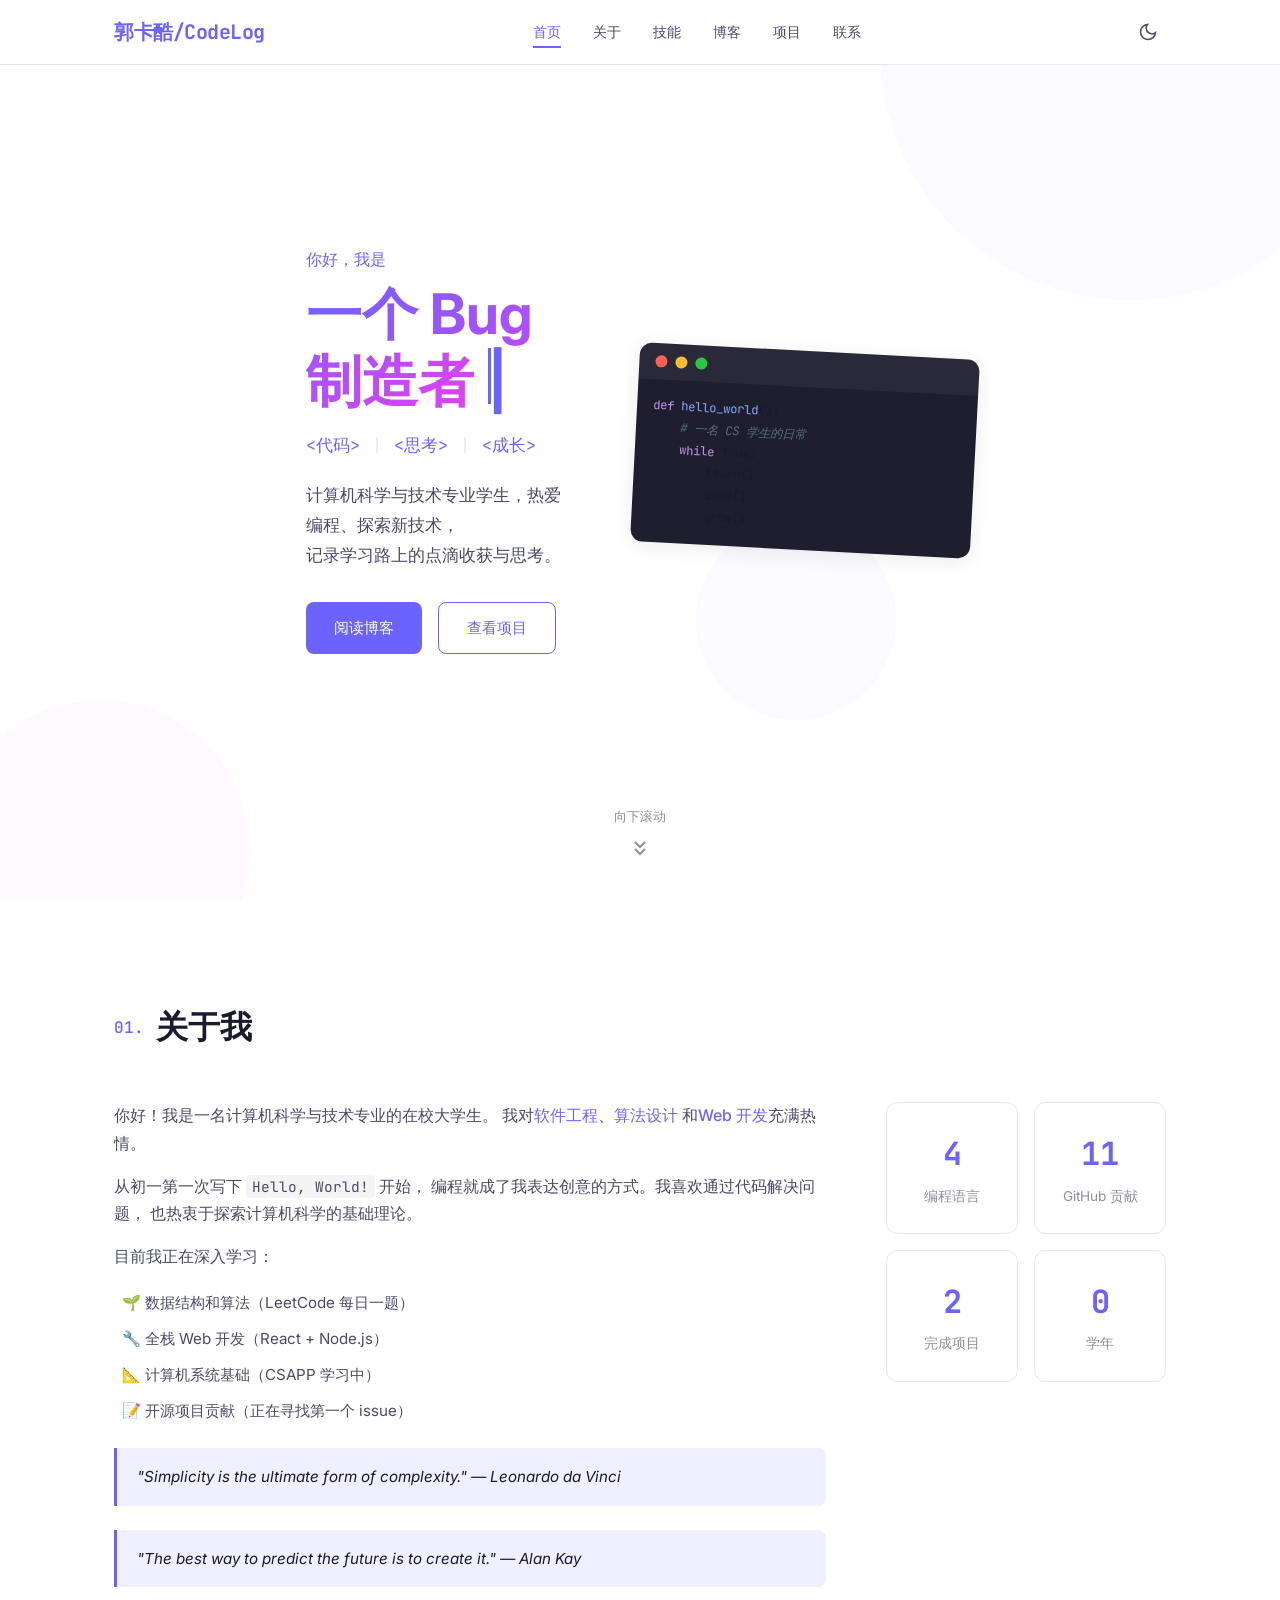
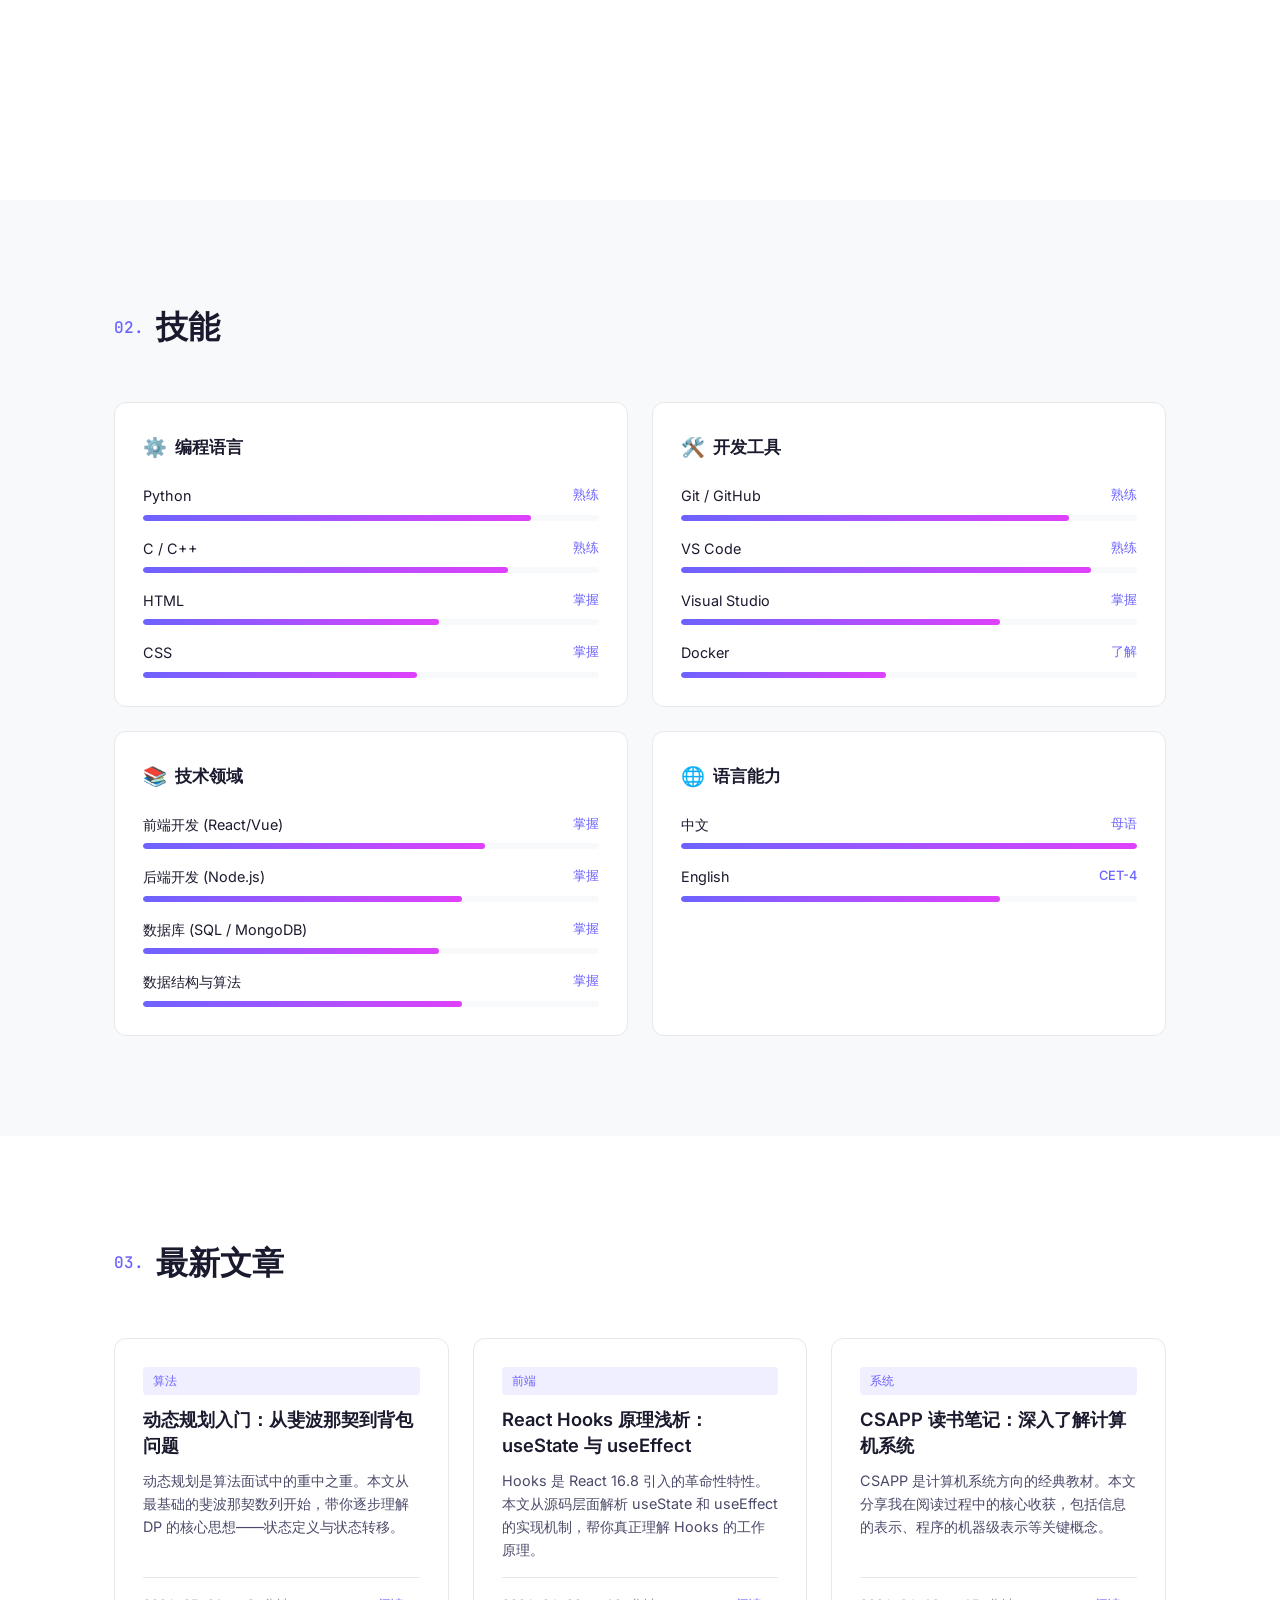
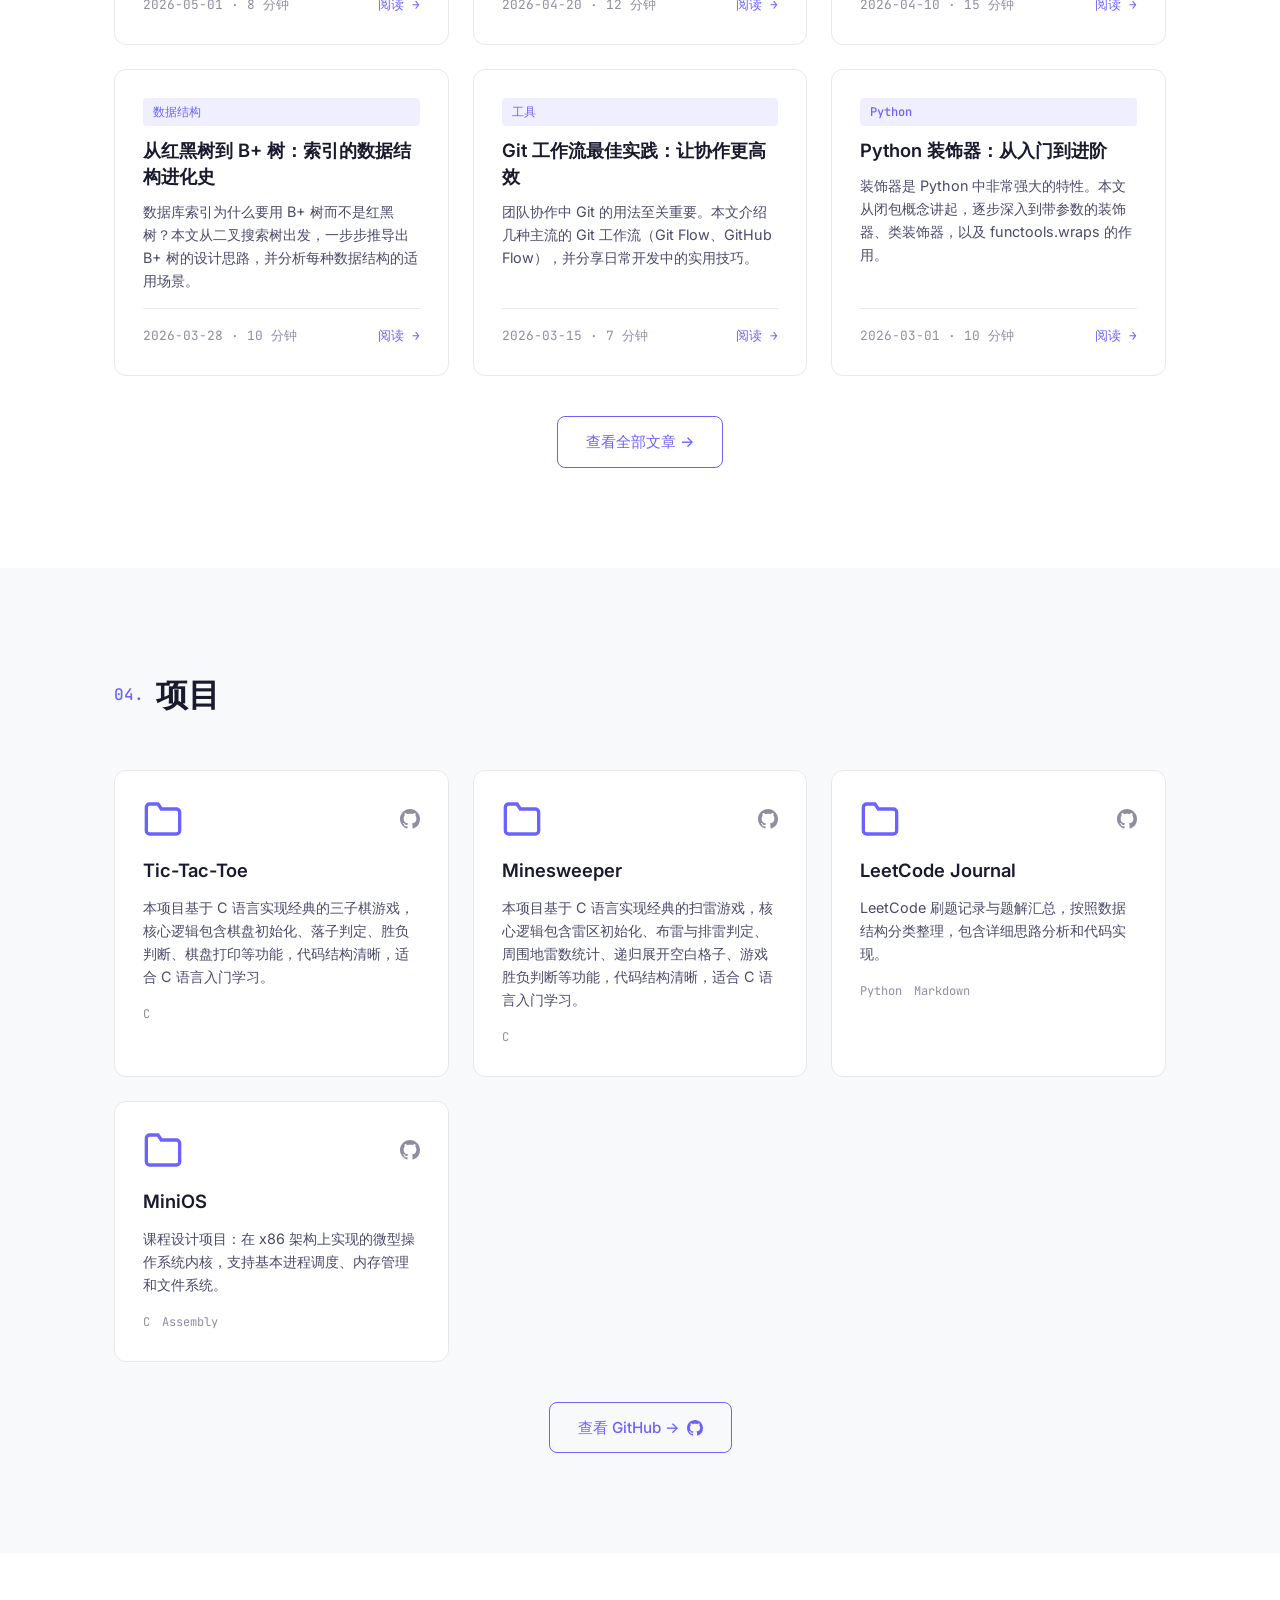
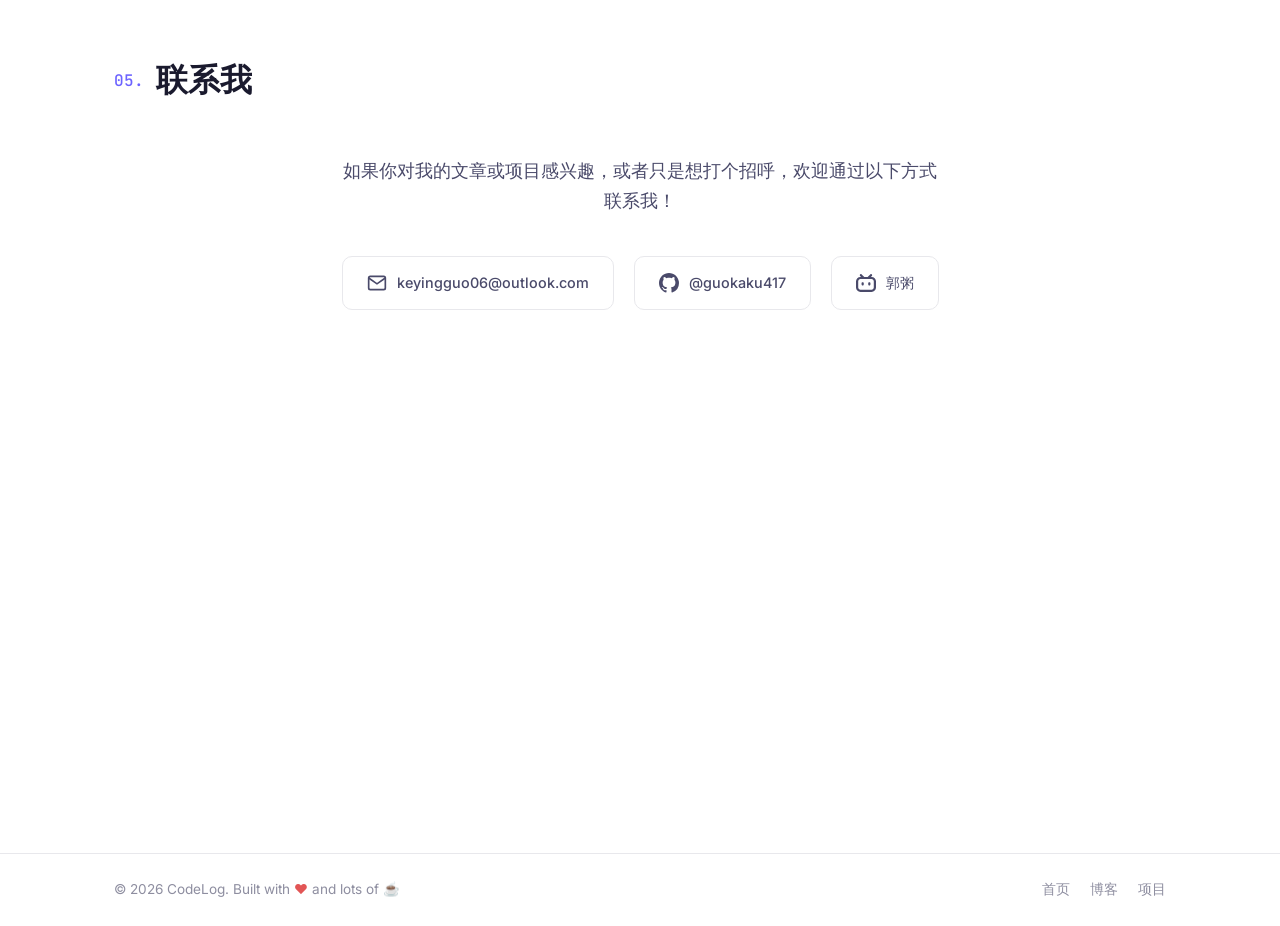
==== commit 254d503e: "更新" ====
--- a/index.html
+++ b/index.html
@@ -1,5 +1,6 @@
 <!DOCTYPE html>
 <html lang="zh-CN" data-theme="light">
+
 <head>
     <meta charset="UTF-8">
     <meta name="viewport" content="width=device-width, initial-scale=1.0">
@@ -7,13 +8,16 @@
     <title>CodeLog | 个人博客</title>
     <link rel="stylesheet" href="css/style.css">
     <link rel="preconnect" href="https://fonts.googleapis.com">
-    <link href="https://fonts.googleapis.com/css2?family=JetBrains+Mono:wght@400;500;700&family=Inter:wght@300;400;500;600;700&display=swap" rel="stylesheet">
+    <link
+        href="https://fonts.googleapis.com/css2?family=JetBrains+Mono:wght@400;500;700&family=Inter:wght@300;400;500;600;700&display=swap"
+        rel="stylesheet">
 </head>
+
 <body>
     <!-- 导航栏 -->
     <header class="navbar">
         <div class="container nav-container">
-            <a href="#" class="logo">~/CodeLog</a>
+            <a href="#" class="logo">郭卡酷/CodeLog</a>
             <nav class="nav-links" id="navLinks">
                 <a href="#home" class="nav-link active">首页</a>
                 <a href="#about" class="nav-link">关于</a>
@@ -25,10 +29,12 @@
             <div class="nav-actions">
                 <button class="theme-toggle" id="themeToggle" aria-label="切换主题">
                     <svg class="sun-icon" viewBox="0 0 24 24" fill="none" stroke="currentColor" stroke-width="2">
-                        <circle cx="12" cy="12" r="5"/><path d="M12 1v2M12 21v2M4.22 4.22l1.42 1.42M18.36 18.36l1.42 1.42M1 12h2M21 12h2M4.22 19.78l1.42-1.42M18.36 5.64l1.42-1.42"/>
+                        <circle cx="12" cy="12" r="5" />
+                        <path
+                            d="M12 1v2M12 21v2M4.22 4.22l1.42 1.42M18.36 18.36l1.42 1.42M1 12h2M21 12h2M4.22 19.78l1.42-1.42M18.36 5.64l1.42-1.42" />
                     </svg>
                     <svg class="moon-icon" viewBox="0 0 24 24" fill="none" stroke="currentColor" stroke-width="2">
-                        <path d="M21 12.79A9 9 0 1 1 11.21 3 7 7 0 0 0 21 12.79z"/>
+                        <path d="M21 12.79A9 9 0 1 1 11.21 3 7 7 0 0 0 21 12.79z" />
                     </svg>
                 </button>
                 <button class="hamburger" id="hamburger" aria-label="菜单">
@@ -86,7 +92,7 @@
                 <div class="scroll-indicator">
                     <span>向下滚动</span>
                     <svg viewBox="0 0 24 24" width="24" height="24" stroke="currentColor" fill="none" stroke-width="2">
-                        <path d="M7 13l5 5 5-5M7 6l5 5 5-5"/>
+                        <path d="M7 13l5 5 5-5M7 6l5 5 5-5" />
                     </svg>
                 </div>
             </div>
@@ -166,28 +172,36 @@
                                     <span>Python</span>
                                     <span class="skill-level">熟练</span>
                                 </div>
-                                <div class="skill-bar"><div class="skill-progress" style="width:85%"></div></div>
+                                <div class="skill-bar">
+                                    <div class="skill-progress" style="width:85%"></div>
+                                </div>
                             </div>
                             <div class="skill-item">
                                 <div class="skill-info">
                                     <span>C / C++</span>
                                     <span class="skill-level">熟练</span>
                                 </div>
-                                <div class="skill-bar"><div class="skill-progress" style="width:80%"></div></div>
+                                <div class="skill-bar">
+                                    <div class="skill-progress" style="width:80%"></div>
+                                </div>
                             </div>
                             <div class="skill-item">
                                 <div class="skill-info">
                                     <span>HTML</span>
                                     <span class="skill-level">掌握</span>
                                 </div>
-                                <div class="skill-bar"><div class="skill-progress" style="width:65%"></div></div>
+                                <div class="skill-bar">
+                                    <div class="skill-progress" style="width:65%"></div>
+                                </div>
                             </div>
                             <div class="skill-item">
                                 <div class="skill-info">
                                     <span>CSS</span>
                                     <span class="skill-level">掌握</span>
                                 </div>
-                                <div class="skill-bar"><div class="skill-progress" style="width:60%"></div></div>
+                                <div class="skill-bar">
+                                    <div class="skill-progress" style="width:60%"></div>
+                                </div>
                             </div>
                         </div>
                     </div>
@@ -199,28 +213,36 @@
                                     <span>Git / GitHub</span>
                                     <span class="skill-level">熟练</span>
                                 </div>
-                                <div class="skill-bar"><div class="skill-progress" style="width:85%"></div></div>
+                                <div class="skill-bar">
+                                    <div class="skill-progress" style="width:85%"></div>
+                                </div>
                             </div>
                             <div class="skill-item">
                                 <div class="skill-info">
                                     <span>VS Code</span>
                                     <span class="skill-level">熟练</span>
                                 </div>
-                                <div class="skill-bar"><div class="skill-progress" style="width:90%"></div></div>
+                                <div class="skill-bar">
+                                    <div class="skill-progress" style="width:90%"></div>
+                                </div>
                             </div>
                             <div class="skill-item">
                                 <div class="skill-info">
                                     <span>Visual Studio</span>
                                     <span class="skill-level">掌握</span>
                                 </div>
-                                <div class="skill-bar"><div class="skill-progress" style="width:70%"></div></div>
+                                <div class="skill-bar">
+                                    <div class="skill-progress" style="width:70%"></div>
+                                </div>
                             </div>
                             <div class="skill-item">
                                 <div class="skill-info">
                                     <span>Docker</span>
                                     <span class="skill-level">了解</span>
                                 </div>
-                                <div class="skill-bar"><div class="skill-progress" style="width:45%"></div></div>
+                                <div class="skill-bar">
+                                    <div class="skill-progress" style="width:45%"></div>
+                                </div>
                             </div>
                         </div>
                     </div>
@@ -232,28 +254,36 @@
                                     <span>前端开发 (React/Vue)</span>
                                     <span class="skill-level">掌握</span>
                                 </div>
-                                <div class="skill-bar"><div class="skill-progress" style="width:75%"></div></div>
+                                <div class="skill-bar">
+                                    <div class="skill-progress" style="width:75%"></div>
+                                </div>
                             </div>
                             <div class="skill-item">
                                 <div class="skill-info">
                                     <span>后端开发 (Node.js)</span>
                                     <span class="skill-level">掌握</span>
                                 </div>
-                                <div class="skill-bar"><div class="skill-progress" style="width:70%"></div></div>
+                                <div class="skill-bar">
+                                    <div class="skill-progress" style="width:70%"></div>
+                                </div>
                             </div>
                             <div class="skill-item">
                                 <div class="skill-info">
                                     <span>数据库 (SQL / MongoDB)</span>
                                     <span class="skill-level">掌握</span>
                                 </div>
-                                <div class="skill-bar"><div class="skill-progress" style="width:65%"></div></div>
+                                <div class="skill-bar">
+                                    <div class="skill-progress" style="width:65%"></div>
+                                </div>
                             </div>
                             <div class="skill-item">
                                 <div class="skill-info">
                                     <span>数据结构与算法</span>
                                     <span class="skill-level">掌握</span>
                                 </div>
-                                <div class="skill-bar"><div class="skill-progress" style="width:70%"></div></div>
+                                <div class="skill-bar">
+                                    <div class="skill-progress" style="width:70%"></div>
+                                </div>
                             </div>
                         </div>
                     </div>
@@ -265,14 +295,18 @@
                                     <span>中文</span>
                                     <span class="skill-level">母语</span>
                                 </div>
-                                <div class="skill-bar"><div class="skill-progress" style="width:100%"></div></div>
+                                <div class="skill-bar">
+                                    <div class="skill-progress" style="width:100%"></div>
+                                </div>
                             </div>
                             <div class="skill-item">
                                 <div class="skill-info">
                                     <span>English</span>
                                     <span class="skill-level">CET-4</span>
                                 </div>
-                                <div class="skill-bar"><div class="skill-progress" style="width:70%"></div></div>
+                                <div class="skill-bar">
+                                    <div class="skill-progress" style="width:70%"></div>
+                                </div>
                             </div>
                         </div>
                     </div>
@@ -302,7 +336,10 @@
                 </div>
                 <div class="section-footer">
                     <a href="https://github.com/guokaku417" target="_blank" class="btn btn-outline">查看 GitHub →
-                        <svg viewBox="0 0 24 24" width="16" height="16" fill="currentColor"><path d="M12 0C5.37 0 0 5.37 0 12c0 5.31 3.435 9.795 8.205 11.385.6.105.825-.255.825-.57 0-.285-.015-1.23-.015-2.235-3.015.555-3.795-.735-4.035-1.41-.135-.345-.72-1.41-1.23-1.695-.42-.225-1.02-.78-.015-.795.945-.015 1.62.87 1.845 1.23 1.08 1.815 2.805 1.305 3.495.99.105-.78.42-1.305.765-1.605-2.67-.3-5.46-1.335-5.46-5.925 0-1.305.465-2.385 1.23-3.225-.12-.3-.54-1.53.12-3.18 0 0 1.005-.315 3.3 1.23.96-.27 1.98-.405 3-.405s2.04.135 3 .405c2.295-1.56 3.3-1.23 3.3-1.23.66 1.65.24 2.88.12 3.18.765.84 1.23 1.905 1.23 3.225 0 4.605-2.805 5.625-5.475 5.925.435.375.81 1.095.81 2.22 0 1.605-.015 2.895-.015 3.3 0 .315.225.69.825.57A12.02 12.02 0 0 0 24 12c0-6.63-5.37-12-12-12z"/></svg>
+                        <svg viewBox="0 0 24 24" width="16" height="16" fill="currentColor">
+                            <path
+                                d="M12 0C5.37 0 0 5.37 0 12c0 5.31 3.435 9.795 8.205 11.385.6.105.825-.255.825-.57 0-.285-.015-1.23-.015-2.235-3.015.555-3.795-.735-4.035-1.41-.135-.345-.72-1.41-1.23-1.695-.42-.225-1.02-.78-.015-.795.945-.015 1.62.87 1.845 1.23 1.08 1.815 2.805 1.305 3.495.99.105-.78.42-1.305.765-1.605-2.67-.3-5.46-1.335-5.46-5.925 0-1.305.465-2.385 1.23-3.225-.12-.3-.54-1.53.12-3.18 0 0 1.005-.315 3.3 1.23.96-.27 1.98-.405 3-.405s2.04.135 3 .405c2.295-1.56 3.3-1.23 3.3-1.23.66 1.65.24 2.88.12 3.18.765.84 1.23 1.905 1.23 3.225 0 4.605-2.805 5.625-5.475 5.925.435.375.81 1.095.81 2.22 0 1.605-.015 2.895-.015 3.3 0 .315.225.69.825.57A12.02 12.02 0 0 0 24 12c0-6.63-5.37-12-12-12z" />
+                        </svg>
                     </a>
                 </div>
             </div>
@@ -317,22 +354,28 @@
                         如果你对我的文章或项目感兴趣，或者只是想打个招呼，欢迎通过以下方式联系我！
                     </p>
                     <div class="contact-links">
-                        <a href="mailto:yourname@example.com" class="contact-link">
-                            <svg viewBox="0 0 24 24" fill="none" stroke="currentColor" stroke-width="2"><path d="M4 4h16c1.1 0 2 .9 2 2v12c0 1.1-.9 2-2 2H4c-1.1 0-2-.9-2-2V6c0-1.1.9-2 2-2z"/><polyline points="22,6 12,13 2,6"/></svg>
-                            <span>yourname@example.com</span>
+                        <a href="mailto:keyingguo06@outlook.com" class="contact-link">
+                            <svg viewBox="0 0 24 24" fill="none" stroke="currentColor" stroke-width="2">
+                                <path d="M4 4h16c1.1 0 2 .9 2 2v12c0 1.1-.9 2-2 2H4c-1.1 0-2-.9-2-2V6c0-1.1.9-2 2-2z" />
+                                <polyline points="22,6 12,13 2,6" />
+                            </svg>
+                            <span>keyingguo06@outlook.com</span>
                         </a>
                         <a href="https://github.com/guokaku417" target="_blank" class="contact-link">
-                            <svg viewBox="0 0 24 24" fill="currentColor"><path d="M12 0C5.37 0 0 5.37 0 12c0 5.31 3.435 9.795 8.205 11.385.6.105.825-.255.825-.57 0-.285-.015-1.23-.015-2.235-3.015.555-3.795-.735-4.035-1.41-.135-.345-.72-1.41-1.23-1.695-.42-.225-1.02-.78-.015-.795.945-.015 1.62.87 1.845 1.23 1.08 1.815 2.805 1.305 3.495.99.105-.78.42-1.305.765-1.605-2.67-.3-5.46-1.335-5.46-5.925 0-1.305.465-2.385 1.23-3.225-.12-.3-.54-1.53.12-3.18 0 0 1.005-.315 3.3 1.23.96-.27 1.98-.405 3-.405s2.04.135 3 .405c2.295-1.56 3.3-1.23 3.3-1.23.66 1.65.24 2.88.12 3.18.765.84 1.23 1.905 1.23 3.225 0 4.605-2.805 5.625-5.475 5.925.435.375.81 1.095.81 2.22 0 1.605-.015 2.895-.015 3.3 0 .315.225.69.825.57A12.02 12.02 0 0 0 24 12c0-6.63-5.37-12-12-12z"/></svg>
+                            <svg viewBox="0 0 24 24" fill="currentColor">
+                                <path
+                                    d="M12 0C5.37 0 0 5.37 0 12c0 5.31 3.435 9.795 8.205 11.385.6.105.825-.255.825-.57 0-.285-.015-1.23-.015-2.235-3.015.555-3.795-.735-4.035-1.41-.135-.345-.72-1.41-1.23-1.695-.42-.225-1.02-.78-.015-.795.945-.015 1.62.87 1.845 1.23 1.08 1.815 2.805 1.305 3.495.99.105-.78.42-1.305.765-1.605-2.67-.3-5.46-1.335-5.46-5.925 0-1.305.465-2.385 1.23-3.225-.12-.3-.54-1.53.12-3.18 0 0 1.005-.315 3.3 1.23.96-.27 1.98-.405 3-.405s2.04.135 3 .405c2.295-1.56 3.3-1.23 3.3-1.23.66 1.65.24 2.88.12 3.18.765.84 1.23 1.905 1.23 3.225 0 4.605-2.805 5.625-5.475 5.925.435.375.81 1.095.81 2.22 0 1.605-.015 2.895-.015 3.3 0 .315.225.69.825.57A12.02 12.02 0 0 0 24 12c0-6.63-5.37-12-12-12z" />
+                            </svg>
                             <span>@guokaku417</span>
                         </a>
-                        <a href="https://twitter.com/yourusername" target="_blank" class="contact-link">
-                            <svg viewBox="0 0 24 24" fill="currentColor"><path d="M18.244 2.25h3.308l-7.227 8.26 8.502 11.24H16.17l-5.214-6.817L4.99 21.75H1.68l7.73-8.835L1.254 2.25H8.08l4.713 6.231zm-1.161 17.52h1.833L7.084 4.126H5.117z"/></svg>
-                            <span>@yourusername</span>
+                        <a href="https://search.bilibili.com/upuser?keyword=郭粥" target="_blank" class="contact-link">
+                            <svg viewBox="0 0 24 24" fill="currentColor">
+                                <path
+                                    d="M17.813 4.653h.854c1.51.054 2.769.578 3.773 1.574 1.004.995 1.524 2.249 1.56 3.76v7.36c-.036 1.51-.556 2.769-1.56 3.773s-2.262 1.524-3.773 1.56H5.333c-1.51-.036-2.769-.556-3.773-1.56S.036 18.858 0 17.347v-7.36c.036-1.511.556-2.765 1.56-3.76 1.004-.996 2.262-1.52 3.773-1.574h.774l-1.174-1.12a1.234 1.234 0 0 1-.373-.906c0-.356.124-.658.373-.907l.027-.027c.267-.249.573-.373.92-.373.347 0 .653.124.92.373L9.653 4.44c.071.071.134.142.187.213h4.267a.836.836 0 0 1 .16-.213l2.853-2.747c.267-.249.573-.373.92-.373.347 0 .662.151.929.4.267.249.391.551.391.907 0 .355-.124.657-.373.906zM5.333 7.24c-.746.018-1.373.276-1.88.773-.506.498-.769 1.13-.786 1.894v7.52c.017.764.28 1.395.786 1.893.507.498 1.134.756 1.88.773h13.334c.746-.017 1.373-.275 1.88-.773.506-.498.769-1.129.786-1.893v-7.52c-.017-.765-.28-1.396-.786-1.894-.507-.497-1.134-.755-1.88-.773zM8 11.107c.373 0 .684.124.933.373.25.249.383.569.4.96v1.173c-.017.391-.15.711-.4.96-.249.25-.56.374-.933.374s-.684-.125-.933-.374c-.25-.249-.383-.569-.4-.96V12.44c0-.373.129-.689.386-.947.258-.257.574-.386.947-.386zm8 0c.373 0 .684.124.933.373.25.249.383.569.4.96v1.173c-.017.391-.15.711-.4.96-.249.25-.56.374-.933.374s-.684-.125-.933-.374c-.25-.249-.383-.569-.4-.96V12.44c.017-.391.15-.711.4-.96.249-.249.56-.373.933-.373z" />
+                            </svg>
+                            <span>郭粥</span>
                         </a>
-                        <a href="https://linkedin.com/in/yourusername" target="_blank" class="contact-link">
-                            <svg viewBox="0 0 24 24" fill="currentColor"><path d="M20.447 20.452h-3.554v-5.569c0-1.328-.027-3.037-1.852-3.037-1.853 0-2.136 1.445-2.136 2.939v5.667H9.351V9h3.414v1.561h.046c.477-.9 1.637-1.85 3.37-1.85 3.601 0 4.267 2.37 4.267 5.455v6.286zM5.337 7.433a2.062 2.062 0 0 1-2.063-2.065 2.064 2.064 0 1 1 2.063 2.065zm1.782 13.019H3.555V9h3.564v11.452zM22.225 0H1.771C.792 0 0 .774 0 1.729v20.542C0 23.227.792 24 1.771 24h20.451C23.2 24 24 23.227 24 22.271V1.729C24 .774 23.2 0 22.222 0h.003z"/></svg>
-                            <span>LinkedIn</span>
-                        </a>
+
                     </div>
                 </div>
             </div>
@@ -356,10 +399,11 @@
     <!-- 回到顶部 -->
     <button class="back-to-top" id="backToTop" aria-label="回到顶部">
         <svg viewBox="0 0 24 24" fill="none" stroke="currentColor" stroke-width="2">
-            <path d="M18 15l-6-6-6 6"/>
+            <path d="M18 15l-6-6-6 6" />
         </svg>
     </button>
 
     <script src="js/main.js"></script>
 </body>
-</html>
+
+</html>
